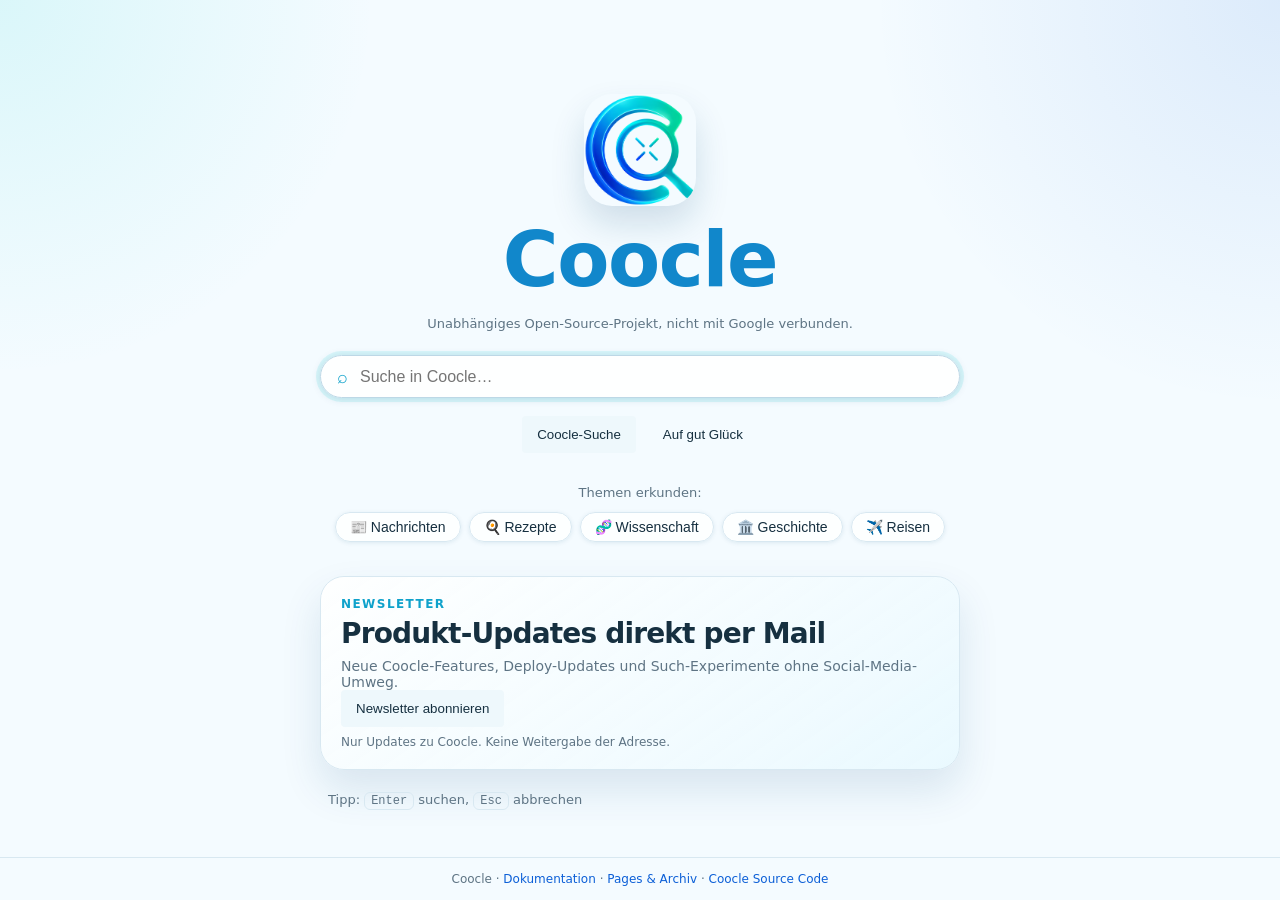
==== index.html @ 48d2a1d3 "Add newsletter subscription modal and Admin-Token documentation - Replace inline newsletter form wit" ====
<!doctype html>
<html lang="de">

<head>
  <meta charset="UTF-8" />
  <meta name="viewport" content="width=device-width, initial-scale=1" />
  <link rel="icon" type="image/png" href="coocle_logo.png" />
  <title>Coocle</title>
  <meta name="color-scheme" content="light dark" />
  <link rel="stylesheet" href="./styles.css" />
</head>

<body>
  <div class="shell">
    <header id="topbar" class="topbar" hidden>
      <a class="topbarBrand" href="#" aria-label="Coocle Startseite">
        <img class="topbarLogo" src="coocle_logo.png" alt="" />
        <span class="topbarTitle">Coocle</span>
      </a>

      <form id="searchFormTop" class="topbarSearch" autocomplete="off">
        <label class="srOnly" for="qTop">Suchbegriff</label>
        <input id="qTop" name="q" class="queryInput" type="search" placeholder="Coocle-Suche…" minlength="1" />
        <button id="searchBtnTop" class="iconBtn" type="submit" aria-label="Suchen">⌕</button>
      </form>

      <button id="settingsBtn" class="iconBtn" type="button" aria-label="Einstellungen">⚙</button>
    </header>

    <main class="main" aria-label="Suche">
      <section id="home" class="home" aria-label="Startseite">
        <div class="hero">
          <div class="heroLogoWrap">
            <img class="heroLogo" src="coocle_logo.png" alt="Coocle Logo" />
          </div>
          <div class="heroWordmark" aria-label="Coocle">Coocle</div>
          <div class="brandNote" role="note">
            Unabhängiges Open-Source-Projekt, nicht mit Google verbunden.
          </div>

          <form id="searchForm" class="homeSearch" autocomplete="off">
            <label class="srOnly" for="q">Suchbegriff</label>
            <div class="searchBox">
              <span class="searchIcon" aria-hidden="true">⌕</span>
              <input id="q" name="q" class="queryInput" type="search" placeholder="Suche in Coocle…" autofocus required
                minlength="1" aria-describedby="hint" />
              <button id="clearBtn" class="iconBtn" type="button" aria-label="Eingabe löschen" hidden>
                ×
              </button>
            </div>

            <div class="actions">
              <button id="searchBtn" class="actionBtn" type="submit">Coocle-Suche</button>
              <button id="luckyBtn" class="actionBtn secondary" type="button">Auf gut Glück</button>
            </div>
          </form>

          <div class="topics">
            <span class="topicsLabel">Themen erkunden:</span>
            <div class="topicChips">
              <button class="topicChip" data-q="Nachrichten">📰 Nachrichten</button>
              <button class="topicChip" data-q="Rezepte">🍳 Rezepte</button>
              <button class="topicChip" data-q="Wissenschaft">🧬 Wissenschaft</button>
              <button class="topicChip" data-q="Geschichte">🏛️ Geschichte</button>
              <button class="topicChip" data-q="Reisen">✈️ Reisen</button>
            </div>
          </div>

          <section class="newsletterCard" aria-labelledby="newsletterTitle">
            <div class="newsletterEyebrow">Newsletter</div>
            <h2 id="newsletterTitle" class="newsletterTitle">Produkt-Updates direkt per Mail</h2>
            <p class="newsletterIntro">
              Neue Coocle-Features, Deploy-Updates und Such-Experimente ohne Social-Media-Umweg.
            </p>
            <button id="openNewsletterBtn" class="actionBtn" type="button">Newsletter abonnieren</button>
            <p class="newsletterFineprint">Nur Updates zu Coocle. Keine Weitergabe der Adresse.</p>
          </section>

          <div class="metaRow">
            <div id="hint" class="hint">
              Tipp: <kbd>Enter</kbd> suchen, <kbd>Esc</kbd> abbrechen
            </div>
            <div id="status" class="status" aria-live="polite"></div>
          </div>
        </div>
      </section>

      <section id="results" class="results" aria-label="Ergebnisse" hidden>
        <div class="resultsMeta">
          <span id="resultCount"></span>
          <span class="dot">·</span>
          <span>API: <code id="apiLabel"></code></span>
          <span class="dot">·</span>
          <label class="liveToggle">
            <input id="liveToggle" type="checkbox" title="Automatisch aktualisieren" />
            Live
          </label>
          <span class="dot">·</span>
          <button id="summarizeBtn" class="summarizeBtn">✨ Zusammenfassen</button>
        </div>

        <div id="summaryContainer" hidden></div>

        <div id="emptyState" class="emptyState">
          <div class="emptyTitle">Keine Treffer.</div>
          <div class="emptyText">Probiere einen anderen Suchbegriff.</div>
        </div>
        <ol id="resultsList" class="resultsList" hidden></ol>
      </section>
    </main>

    <footer class="footer">
      <span>Coocle · <a href="docs.html">Dokumentation</a> · <a href="/pages">Pages & Archiv</a> · <a href="https://github.com/r4k5O/Coocle">Coocle Source
          Code</a></span>
    </footer>
  </div>

  <!-- Settings Modal -->
  <div id="settingsModal" class="modal" hidden>
    <div class="modalContent">
      <div class="modalHeader">
        <h2>Einstellungen</h2>
        <button id="closeSettings" class="closeBtn">&times;</button>
      </div>
      <div class="modalBody">
        <section class="settingsSection">
          <h3>KI-Zusammenfassung</h3>
          <div id="creditStatus" class="creditStatus">Lade Guthaben...</div>

          <div class="settingItem">
            <label class="switchLabel">
              <input type="checkbox" id="useCustomKey" />
              <span>Eigenen Ollama-Key nutzen</span>
            </label>
          </div>

          <div id="customKeyFields" hidden>
            <div class="formGroup">
              <label for="ollamaKey">Ollama.com API Key</label>
              <input type="password" id="ollamaKey" placeholder="ollama_..." />
            </div>
            <div class="formGroup">
              <label for="ollamaHost">Ollama Host</label>
              <input type="text" id="ollamaHost" value="https://ollama.com/api" />
            </div>
          </div>
        </section>
      </div>
      <div class="modalFooter">
        <button id="saveSettings" class="actionBtn">Speichern</button>
      </div>
    </div>
  </div>

  <!-- Newsletter Modal -->
  <div id="newsletterModal" class="modal" hidden>
    <div class="modalContent">
      <div class="modalHeader">
        <h2>Newsletter abonnieren</h2>
        <button id="closeNewsletter" class="closeBtn">&times;</button>
      </div>
      <div class="modalBody">
        <section class="settingsSection">
          <h3>Produkt-Updates direkt per Mail</h3>
          <p class="newsletterIntro">
            Neue Coocle-Features, Deploy-Updates und Such-Experimente ohne Social-Media-Umweg.
          </p>
          <form id="newsletterForm" class="newsletterForm" autocomplete="on">
            <div class="formGroup">
              <label for="newsletterName">Name (optional)</label>
              <input
                id="newsletterName"
                name="name"
                type="text"
                placeholder="Dein Name"
                maxlength="120"
              />
            </div>
            <div class="formGroup">
              <label for="newsletterEmail">E-Mail</label>
              <input
                id="newsletterEmail"
                name="email"
                type="email"
                placeholder="dein.name@example.com"
                required
                autocomplete="email"
              />
            </div>
          </form>
          <div id="newsletterStatus" class="newsletterStatus" aria-live="polite"></div>
          <p class="newsletterFineprint">Nur Updates zu Coocle. Keine Weitergabe der Adresse.</p>
        </section>
      </div>
      <div class="modalFooter">
        <button id="subscribeBtn" class="actionBtn">Abonnieren</button>
      </div>
    </div>
  </div>

  <script src="./app.js" defer></script>
</body>

</html>
---- styles.css ----
:root {
  --bg: #f4fbff;
  --text: #163040;
  --muted: #5e7484;
  --border: #d8e8f1;
  --border-2: #bdd8e6;
  --shadow: 0 1px 8px rgba(14, 76, 120, 0.18);
  --shadow-soft: 0 1px 4px rgba(14, 76, 120, 0.1);
  --link: #0c5fd7;
  --visited: #5a41a4;
  --danger: #c33a32;
  --ok: #18755a;
  --max: 920px;
  --mono: ui-monospace, SFMono-Regular, Menlo, Monaco, Consolas, "Liberation Mono",
    "Courier New", monospace;
  --sans: ui-sans-serif, system-ui, -apple-system, Segoe UI, Roboto, Ubuntu, Cantarell,
    Noto Sans, Helvetica, Arial, "Apple Color Emoji", "Segoe UI Emoji";
}

@media (prefers-color-scheme: dark) {
  :root {
    --bg: #081722;
    --text: #e6f8ff;
    --muted: #8ca9ba;
    --border: #173546;
    --border-2: #23536b;
    --shadow: 0 1px 8px rgba(0, 0, 0, 0.42);
    --shadow-soft: 0 1px 4px rgba(0, 0, 0, 0.26);
    --link: #69b7ff;
    --visited: #b59cff;
  }
}

* {
  box-sizing: border-box;
}

html,
body {
  height: 100%;
}

body {
  margin: 0;
  font-family: var(--sans);
  color: var(--text);
  background:
    radial-gradient(circle at top left, rgba(30, 214, 211, 0.12), transparent 24%),
    radial-gradient(circle at top right, rgba(12, 95, 215, 0.1), transparent 26%),
    var(--bg);
}

.shell {
  min-height: 100%;
  display: flex;
  flex-direction: column;
}

.topbar {
  position: sticky;
  top: 0;
  z-index: 10;
  background: rgba(244, 251, 255, 0.92);
  border-bottom: 1px solid var(--border);
  padding: 10px 16px;
  display: flex;
  align-items: center;
  flex-wrap: wrap;
  gap: 14px;
  backdrop-filter: blur(10px);
  opacity: 0;
  transform: translateY(-18px);
  pointer-events: none;
  transition:
    opacity 0.36s cubic-bezier(0.22, 1, 0.36, 1),
    transform 0.48s cubic-bezier(0.22, 1, 0.36, 1);
}

@media (prefers-color-scheme: dark) {
  .topbar {
    background: rgba(8, 23, 34, 0.92);
  }
}

.topbarBrand {
  text-decoration: none;
  display: inline-flex;
  align-items: center;
  gap: 10px;
  color: var(--text);
}

.topbarLogo {
  width: 32px;
  height: 32px;
  border-radius: 10px;
  box-shadow: var(--shadow-soft);
}

.topbarTitle {
  font-weight: 700;
  letter-spacing: -0.02em;
}

.topbarSearch {
  flex: 1;
  display: flex;
  align-items: center;
  gap: 8px;
  max-width: 760px;
  min-width: 0;
}

body.is-results-mode .topbar {
  opacity: 1;
  transform: translateY(0);
  pointer-events: auto;
}

.main {
  flex: 1;
  width: min(var(--max), calc(100% - 32px));
  margin: 0 auto;
}

.home {
  min-height: calc(100vh - 112px);
  display: grid;
  place-items: center;
  padding: 24px 0 8px;
}

.hero {
  width: min(640px, 100%);
  padding: 8px 0 24px;
}

.hero,
.homeSearch,
.heroLogoWrap,
.heroWordmark,
.brandNote,
.actions,
.topics,
.metaRow,
.results {
  transition:
    transform 0.56s cubic-bezier(0.22, 1, 0.36, 1),
    opacity 0.38s ease,
    filter 0.38s ease;
  will-change: transform, opacity;
}

.heroLogoWrap {
  display: flex;
  justify-content: center;
  margin-bottom: 16px;
}

.heroLogo {
  width: 112px;
  height: 112px;
  border-radius: 28px;
  box-shadow: 0 18px 34px rgba(14, 76, 120, 0.16);
}

.heroWordmark {
  font-weight: 800;
  letter-spacing: -1.4px;
  user-select: none;
  line-height: 1;
  white-space: nowrap;
  font-size: 76px;
  text-align: center;
  margin: 0 0 18px;
  color: #1187cb;
}

.brandNote {
  margin: 0 auto 24px;
  max-width: 520px;
  text-align: center;
  color: var(--muted);
  font-size: 13px;
}

.searchBox {
  position: relative;
  display: flex;
  align-items: center;
  gap: 10px;
  border: 1px solid var(--border);
  border-radius: 999px;
  padding: 10px 14px;
  background: rgba(255, 255, 255, 0.86);
  box-shadow: var(--shadow-soft);
  min-width: 0;
}

@media (prefers-color-scheme: dark) {
  .searchBox {
    background: rgba(17, 35, 49, 0.92);
  }
}

.searchBox:focus-within {
  box-shadow: 0 0 0 4px rgba(30, 214, 211, 0.12), var(--shadow);
  border-color: var(--border-2);
}

.searchIcon {
  color: #0fa2cb;
  font-size: 18px;
  padding-left: 2px;
}

.queryInput {
  width: 100%;
  min-width: 0;
  border: 0;
  background: transparent;
  color: var(--text);
  outline: none;
  font-size: 16px;
}

.actions {
  display: flex;
  justify-content: center;
  gap: 12px;
  margin-top: 18px;
}

.topics {
  margin-top: 32px;
  display: flex;
  flex-direction: column;
  align-items: center;
  gap: 12px;
}

.topicsLabel {
  font-size: 13px;
  color: var(--muted);
}

.topicChips {
  display: flex;
  flex-wrap: wrap;
  justify-content: center;
  gap: 8px;
}

.newsletterCard {
  margin-top: 34px;
  padding: 20px;
  border: 1px solid var(--border);
  border-radius: 24px;
  background:
    linear-gradient(145deg, rgba(255, 255, 255, 0.92), rgba(232, 248, 255, 0.82));
  box-shadow: 0 20px 40px rgba(14, 76, 120, 0.12);
}

@media (prefers-color-scheme: dark) {
  .newsletterCard {
    background:
      linear-gradient(145deg, rgba(16, 32, 44, 0.96), rgba(11, 24, 35, 0.92));
  }
}

.newsletterEyebrow {
  font-size: 12px;
  font-weight: 700;
  letter-spacing: 0.12em;
  text-transform: uppercase;
  color: #0fa2cb;
}

.newsletterTitle {
  margin: 8px 0 8px;
  font-size: 28px;
  line-height: 1.1;
  letter-spacing: -0.03em;
}

.newsletterIntro,
.newsletterFineprint {
  margin: 0;
  color: var(--muted);
}

.newsletterIntro {
  font-size: 14px;
}

.newsletterForm {
  display: grid;
  grid-template-columns: 1fr 1.2fr auto;
  gap: 10px;
  margin-top: 16px;
}

.newsletterInput {
  width: 100%;
  min-width: 0;
  border: 1px solid var(--border);
  border-radius: 16px;
  padding: 12px 14px;
  background: rgba(255, 255, 255, 0.78);
  color: var(--text);
  outline: none;
  font-size: 15px;
}

@media (prefers-color-scheme: dark) {
  .newsletterInput {
    background: rgba(17, 35, 49, 0.92);
  }
}

.newsletterInput:focus {
  border-color: var(--border-2);
  box-shadow: 0 0 0 4px rgba(30, 214, 211, 0.12);
}

.newsletterStatus {
  min-height: 20px;
  margin-top: 10px;
  font-size: 13px;
  color: var(--muted);
}

.newsletterStatus.is-ok {
  color: var(--ok);
}

.newsletterStatus.is-error {
  color: var(--danger);
}

.newsletterFineprint {
  margin-top: 8px;
  font-size: 12px;
}

.topicChip {
  padding: 6px 14px;
  border-radius: 999px;
  border: 1px solid var(--border);
  background: rgba(255, 255, 255, 0.82);
  color: var(--text);
  font-size: 14px;
  cursor: pointer;
  transition: all 0.2s;
  box-shadow: var(--shadow-soft);
}

@media (prefers-color-scheme: dark) {
  .topicChip {
    background: rgba(17, 35, 49, 0.92);
  }
}

.topicChip:hover {
  border-color: var(--border-2);
  box-shadow: var(--shadow);
  transform: translateY(-1px);
}

.topicChip:active {
  transform: translateY(0);
}

.actionBtn {
  padding: 10px 14px;
  border-radius: 4px;
  border: 1px solid transparent;
  background: #eef8fc;
  color: var(--text);
  font-weight: 500;
  cursor: pointer;
}

@media (prefers-color-scheme: dark) {
  .actionBtn {
    background: #143245;
    color: var(--text);
  }
}

.actionBtn:hover {
  border-color: var(--border);
  box-shadow: var(--shadow-soft);
}

.actionBtn.secondary {
  background: transparent;
  border-color: transparent;
}

.actionBtn.secondary:hover {
  border-color: var(--border);
}

.iconBtn {
  border: 1px solid transparent;
  background: transparent;
  color: var(--muted);
  font-size: 22px;
  line-height: 1;
  width: 36px;
  height: 36px;
  border-radius: 999px;
  cursor: pointer;
}

.iconBtn:hover {
  background: rgba(16, 135, 203, 0.1);
}

.iconBtn:disabled {
  opacity: 0.55;
  cursor: not-allowed;
}

.metaRow {
  display: flex;
  align-items: baseline;
  justify-content: space-between;
  gap: 12px;
  margin-top: 16px;
  padding: 0 8px;
}

.hint {
  font-size: 13px;
  color: var(--muted);
}

.status {
  font-size: 13px;
  color: var(--muted);
  font-family: var(--mono);
  text-align: right;
  min-height: 18px;
}

.results {
  padding: 14px 0 36px;
  opacity: 0;
  transform: translateY(42px);
  scroll-margin-top: 88px;
}

body.is-results-mode .results {
  opacity: 1;
  transform: translateY(0);
}

body.is-results-transition .hero {
  transform: translateY(-60px);
}

body.is-results-transition .homeSearch {
  transform: translateY(-108px) scale(0.985);
}

body.is-results-transition .heroLogoWrap,
body.is-results-transition .heroWordmark,
body.is-results-transition .brandNote,
body.is-results-transition .actions,
body.is-results-transition .topics,
body.is-results-transition .metaRow {
  opacity: 0;
  transform: translateY(-28px);
  filter: blur(6px);
}

body.is-results-transition .homeSearch .searchBox {
  box-shadow: 0 16px 36px rgba(14, 76, 120, 0.18);
}

.resultsMeta {
  display: flex;
  align-items: center;
  flex-wrap: wrap;
  gap: 10px;
  color: var(--muted);
  font-size: 13px;
  padding: 10px 6px 14px;
}

.resultsMeta code {
  font-family: var(--mono);
  overflow-wrap: anywhere;
}

.liveToggle {
  display: inline-flex;
  align-items: center;
  gap: 6px;
  user-select: none;
}

.liveToggle input {
  width: 14px;
  height: 14px;
}

.dot {
  opacity: 0.7;
}

.emptyState {
  padding: 12px 6px 18px;
}

.emptyTitle {
  font-weight: 600;
}

.emptyText {
  margin-top: 6px;
  color: var(--muted);
}

.resultsList {
  list-style: none;
  padding: 0 6px;
  margin: 0;
  display: grid;
  gap: 18px;
}

.result {
  padding: 0;
}

.resultTopRow {
  font-size: 13px;
  color: var(--muted);
  margin-bottom: 4px;
  overflow: hidden;
  text-overflow: ellipsis;
  white-space: nowrap;
  display: flex;
  align-items: center;
  gap: 8px;
}

.resultLang {
  font-size: 11px;
  font-weight: 600;
  padding: 1px 6px;
  background: rgba(16, 135, 203, 0.1);
  border-radius: 4px;
  color: var(--muted);
  text-transform: uppercase;
  letter-spacing: 0.5px;
}

@media (prefers-color-scheme: dark) {
  .resultLang {
    background: rgba(105, 183, 255, 0.14);
  }
}

.resultTitle {
  font-size: 18px;
  font-weight: 400;
  color: var(--link);
  text-decoration: none;
  display: inline-block;
}

.resultTitle:visited {
  color: var(--visited);
}

.resultTitle:focus,
.resultTitle:hover {
  text-decoration: underline;
}

.resultSnippet {
  margin-top: 6px;
  color: var(--text);
  line-height: 1.55;
  font-size: 14px;
}

mark {
  background: rgba(30, 214, 211, 0.24);
  color: inherit;
  padding: 0 2px;
  border-radius: 3px;
}

kbd {
  font-family: var(--mono);
  font-size: 12px;
  padding: 1px 6px;
  border-radius: 6px;
  border: 1px solid var(--border);
  background: transparent;
}

.footer {
  border-top: 1px solid var(--border);
  padding: 14px 16px;
  color: var(--muted);
  font-size: 12px;
  text-align: center;
}

.footer a {
  color: var(--link);
  text-decoration: none;
}

.footer a:hover,
.footer a:focus {
  text-decoration: underline;
}

.srOnly {
  position: absolute;
  width: 1px;
  height: 1px;
  padding: 0;
  margin: -1px;
  overflow: hidden;
  clip: rect(0, 0, 0, 0);
  border: 0;
}

.summarizeBtn {
  background: transparent;
  border: 1px solid var(--border);
  border-radius: 4px;
  padding: 4px 10px;
  font-size: 13px;
  color: var(--muted);
  cursor: pointer;
  display: inline-flex;
  align-items: center;
  gap: 6px;
  transition: all 0.2s;
}

.summarizeBtn:hover {
  background: var(--shadow-soft);
  border-color: var(--border-2);
  color: var(--text);
}

.summarizeBtn:disabled {
  opacity: 0.5;
  cursor: not-allowed;
}

.summaryCard {
  background: rgba(255, 255, 255, 0.82);
  border: 1px solid var(--border);
  border-radius: 8px;
  padding: 16px;
  margin: 12px 6px 24px;
  box-shadow: var(--shadow-soft);
}

@media (prefers-color-scheme: dark) {
  .summaryCard {
    background: rgba(17, 35, 49, 0.9);
  }
}

.summaryTitle {
  font-weight: 600;
  margin-bottom: 8px;
  color: var(--muted);
  font-size: 14px;
  display: flex;
  align-items: center;
  gap: 8px;
}

.summaryText {
  line-height: 1.6;
  font-size: 15px;
}

.summaryText p {
  margin: 0 0 12px;
}

.summaryText p:last-child {
  margin-bottom: 0;
}

.summaryText ul,
.summaryText ol {
  margin: 0 0 12px 20px;
  padding: 0;
}

.summaryText li + li {
  margin-top: 6px;
}

.summaryText a {
  color: var(--link);
}

.summaryText strong {
  font-weight: 700;
}

.summaryText code {
  font-family: var(--mono);
  font-size: 0.95em;
  padding: 1px 5px;
  border-radius: 4px;
  background: rgba(16, 135, 203, 0.1);
}

.summaryHeading {
  font-weight: 700;
  color: var(--text);
}

.summaryLoading {
  display: inline-block;
  width: 12px;
  height: 12px;
  border: 2px solid var(--muted);
  border-top-color: transparent;
  border-radius: 50%;
  animation: spin 0.8s linear infinite;
}

@keyframes spin {
  to { transform: rotate(360deg); }
}

@media (prefers-reduced-motion: reduce) {
  .topbar,
  .hero,
  .homeSearch,
  .heroLogoWrap,
  .heroWordmark,
  .brandNote,
  .actions,
  .topics,
  .metaRow,
  .results {
    transition: none;
  }
}

@media (max-width: 560px) {
  .main {
    width: min(var(--max), calc(100% - 20px));
  }

  .topbar {
    gap: 10px;
    padding: 10px 12px;
  }

  .topbarBrand {
    order: 1;
  }

  .topbar > .iconBtn {
    order: 2;
    margin-left: auto;
  }

  .topbarSearch {
    order: 3;
    flex: 1 1 100%;
    width: 100%;
  }

  .heroLogo {
    width: 92px;
    height: 92px;
  }

  .heroWordmark {
    font-size: 62px;
    margin: 0 0 14px;
  }

  .hero {
    width: 100%;
  }

  .actions {
    flex-direction: column;
    gap: 10px;
  }

  .newsletterForm {
    grid-template-columns: 1fr;
  }

  .actionBtn {
    width: 100%;
  }

  .topics {
    align-items: stretch;
  }

  .topicChips {
    justify-content: flex-start;
  }

  .metaRow {
    flex-direction: column;
    align-items: flex-start;
  }

  .status {
    text-align: left;
  }

  .resultsMeta {
    align-items: flex-start;
    gap: 8px;
  }

  .dot {
    display: none;
  }

  .topbarSearch {
    max-width: none;
  }

  .modalContent {
    width: min(100%, calc(100% - 16px));
  }

  .modalHeader,
  .modalBody,
  .modalFooter {
    padding-left: 16px;
    padding-right: 16px;
  }
}

.modal {
  position: fixed;
  top: 0;
  left: 0;
  width: 100%;
  height: 100%;
  background: rgba(4, 20, 32, 0.5);
  display: flex;
  justify-content: center;
  align-items: center;
  z-index: 100;
  backdrop-filter: blur(2px);
}

.modal[hidden] {
  display: none !important;
}

.modalContent {
  background: var(--bg);
  border-radius: 12px;
  width: min(500px, 90%);
  max-height: 90vh;
  box-shadow: 0 10px 40px rgba(0, 0, 0, 0.3);
  display: flex;
  flex-direction: column;
}

.modalHeader {
  padding: 16px 20px;
  border-bottom: 1px solid var(--border);
  display: flex;
  justify-content: space-between;
  align-items: center;
}

.modalHeader h2 {
  margin: 0;
  font-size: 18px;
}

.modalBody {
  padding: 20px;
  overflow-y: auto;
}

.modalFooter {
  padding: 16px 20px;
  border-top: 1px solid var(--border);
  display: flex;
  justify-content: flex-end;
}

.closeBtn {
  background: transparent;
  border: none;
  font-size: 24px;
  color: var(--muted);
  cursor: pointer;
}

.settingsSection {
  margin-bottom: 24px;
}

.settingsSection h3 {
  margin: 0 0 12px 0;
  font-size: 14px;
  text-transform: uppercase;
  color: var(--muted);
  letter-spacing: 0.5px;
}

.creditStatus {
  background: rgba(16, 135, 203, 0.06);
  padding: 12px;
  border-radius: 8px;
  font-size: 14px;
  font-weight: 500;
  margin-bottom: 20px;
  text-align: center;
}

.settingItem {
  margin-bottom: 16px;
}

.switchLabel {
  display: flex;
  align-items: center;
  gap: 12px;
  cursor: pointer;
  font-size: 15px;
}

.formGroup {
  margin-top: 16px;
  display: flex;
  flex-direction: column;
  gap: 6px;
}

.formGroup label {
  font-size: 13px;
  font-weight: 600;
  color: var(--muted);
}

.formGroup input {
  padding: 10px 12px;
  border: 1px solid var(--border);
  border-radius: 6px;
  background: var(--bg);
  color: var(--text);
  font-size: 14px;
  outline: none;
}

.formGroup input:focus {
  border-color: var(--link);
}

.summaryCard.error {
  border-color: var(--danger);
  background: rgba(195, 58, 50, 0.04);
}

.summaryCard.error .summaryTitle {
  color: var(--danger);
}
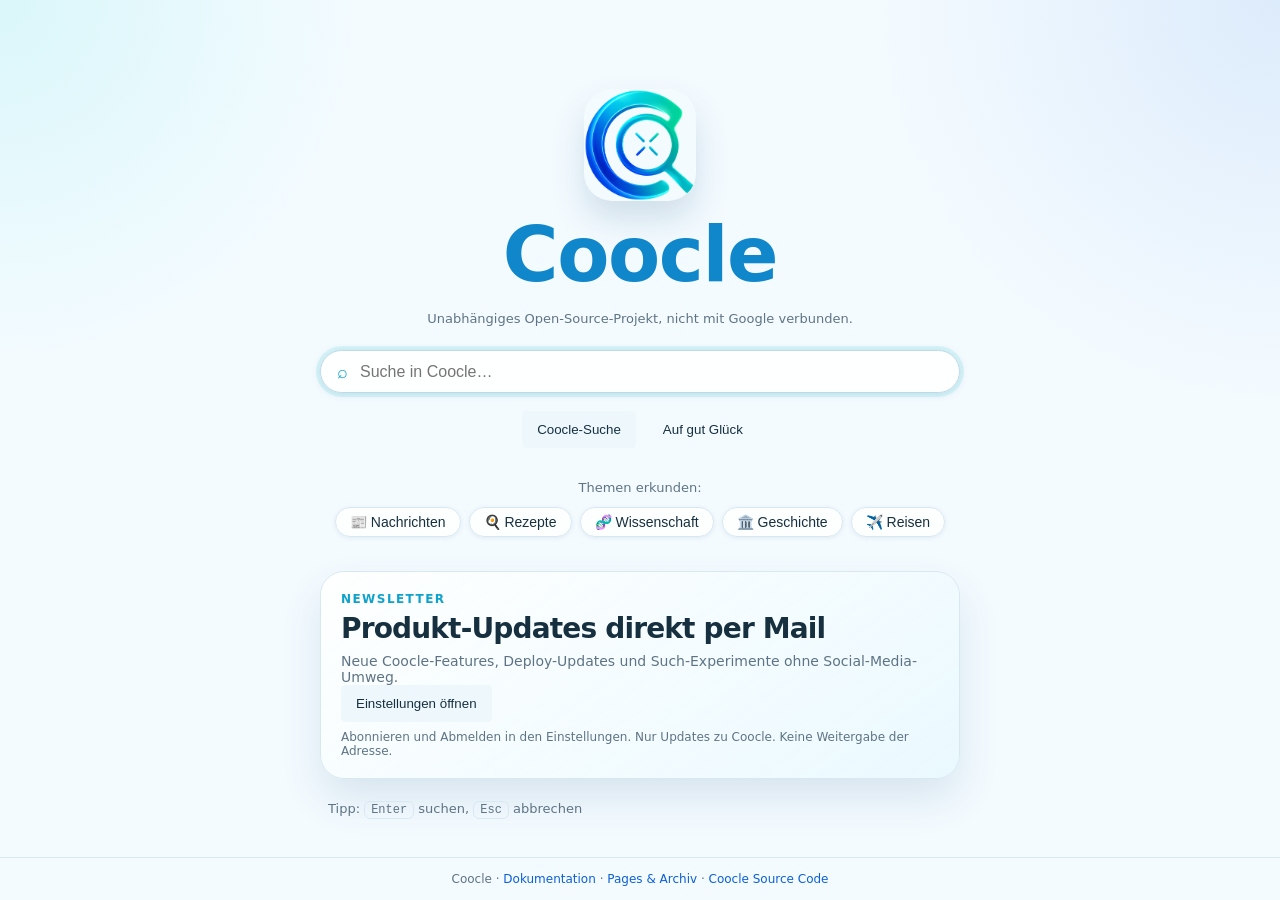
==== commit 81f88498: "Move newsletter subscription to settings modal - Restore original settings modal with localStorage f" ====
--- a/index.html
+++ b/index.html
@@ -72,8 +72,8 @@
             <p class="newsletterIntro">
               Neue Coocle-Features, Deploy-Updates und Such-Experimente ohne Social-Media-Umweg.
             </p>
-            <button id="openNewsletterBtn" class="actionBtn" type="button">Newsletter abonnieren</button>
-            <p class="newsletterFineprint">Nur Updates zu Coocle. Keine Weitergabe der Adresse.</p>
+            <button id="openSettingsForNewsletter" class="actionBtn" type="button">Einstellungen öffnen</button>
+            <p class="newsletterFineprint">Abonnieren und Abmelden in den Einstellungen. Nur Updates zu Coocle. Keine Weitergabe der Adresse.</p>
           </section>
 
           <div class="metaRow">
@@ -145,25 +145,11 @@
             </div>
           </div>
         </section>
-      </div>
-      <div class="modalFooter">
-        <button id="saveSettings" class="actionBtn">Speichern</button>
-      </div>
-    </div>
-  </div>
 
-  <!-- Newsletter Modal -->
-  <div id="newsletterModal" class="modal" hidden>
-    <div class="modalContent">
-      <div class="modalHeader">
-        <h2>Newsletter abonnieren</h2>
-        <button id="closeNewsletter" class="closeBtn">&times;</button>
-      </div>
-      <div class="modalBody">
         <section class="settingsSection">
-          <h3>Produkt-Updates direkt per Mail</h3>
+          <h3>Newsletter</h3>
           <p class="newsletterIntro">
-            Neue Coocle-Features, Deploy-Updates und Such-Experimente ohne Social-Media-Umweg.
+            Produkt-Updates direkt per Mail: Neue Coocle-Features, Deploy-Updates und Such-Experimente ohne Social-Media-Umweg.
           </p>
           <form id="newsletterForm" class="newsletterForm" autocomplete="on">
             <div class="formGroup">
@@ -183,7 +169,6 @@
                 name="email"
                 type="email"
                 placeholder="dein.name@example.com"
-                required
                 autocomplete="email"
               />
             </div>
@@ -193,7 +178,7 @@
         </section>
       </div>
       <div class="modalFooter">
-        <button id="subscribeBtn" class="actionBtn">Abonnieren</button>
+        <button id="saveSettings" class="actionBtn">Speichern</button>
       </div>
     </div>
   </div>
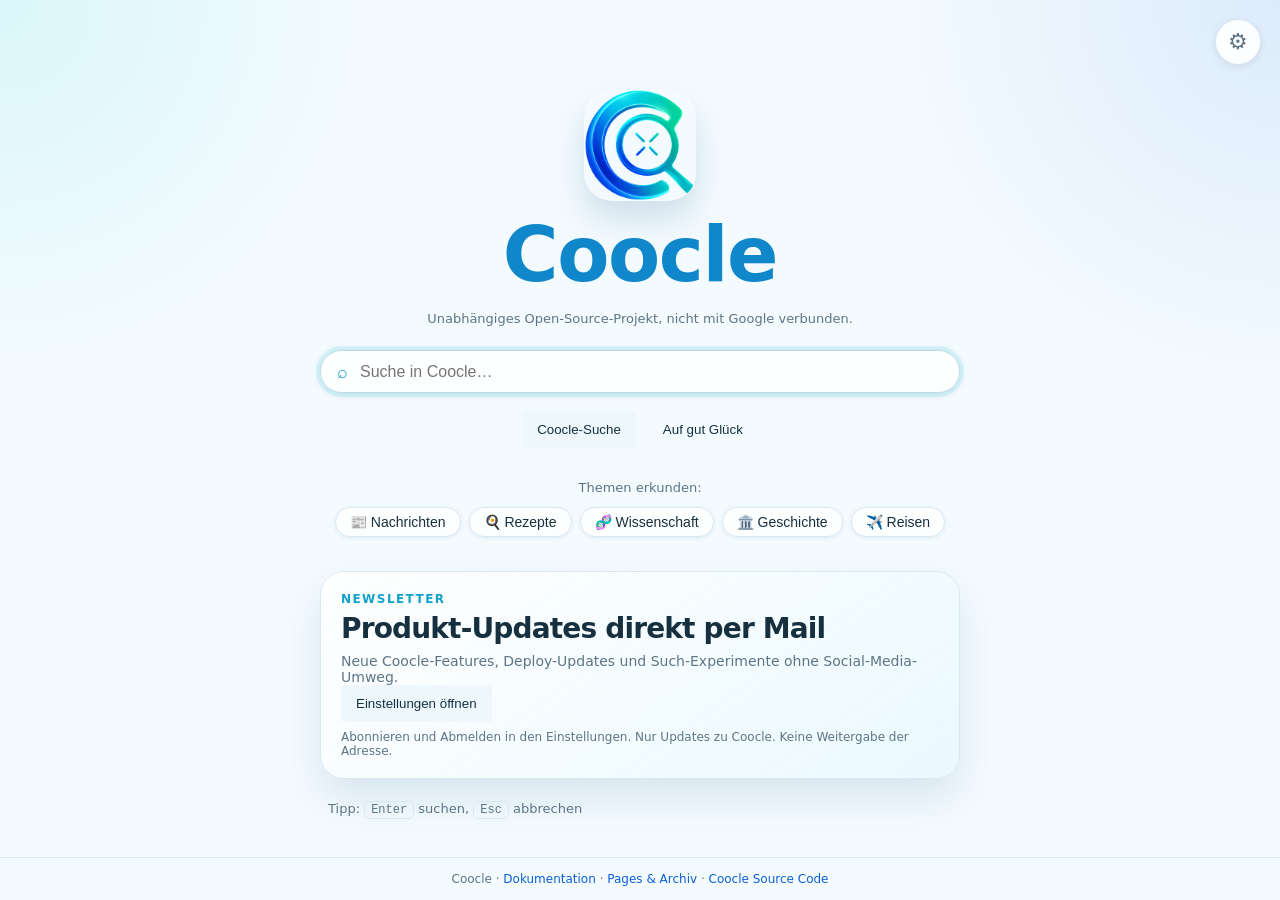
==== commit 876280c4: "Move settings button to top right corner - Move settings button out of topbar to fixed position - Ad" ====
--- a/index.html
+++ b/index.html
@@ -12,6 +12,8 @@
 
 <body>
   <div class="shell">
+    <button id="settingsBtn" class="settingsBtnFixed" type="button" aria-label="Einstellungen">⚙</button>
+
     <header id="topbar" class="topbar" hidden>
       <a class="topbarBrand" href="#" aria-label="Coocle Startseite">
         <img class="topbarLogo" src="coocle_logo.png" alt="" />
@@ -23,8 +25,6 @@
         <input id="qTop" name="q" class="queryInput" type="search" placeholder="Coocle-Suche…" minlength="1" />
         <button id="searchBtnTop" class="iconBtn" type="submit" aria-label="Suchen">⌕</button>
       </form>
-
-      <button id="settingsBtn" class="iconBtn" type="button" aria-label="Einstellungen">⚙</button>
     </header>
 
     <main class="main" aria-label="Suche">
--- a/styles.css
+++ b/styles.css
@@ -423,6 +423,29 @@
   cursor: not-allowed;
 }
 
+.settingsBtnFixed {
+  position: fixed;
+  top: 20px;
+  right: 20px;
+  z-index: 1000;
+  border: 1px solid transparent;
+  background: rgba(255, 255, 255, 0.9);
+  color: var(--muted);
+  font-size: 22px;
+  line-height: 1;
+  width: 44px;
+  height: 44px;
+  border-radius: 999px;
+  cursor: pointer;
+  box-shadow: 0 2px 8px rgba(0, 0, 0, 0.1);
+  backdrop-filter: blur(10px);
+}
+
+.settingsBtnFixed:hover {
+  background: rgba(16, 135, 203, 0.1);
+  box-shadow: 0 4px 12px rgba(0, 0, 0, 0.15);
+}
+
 .metaRow {
   display: flex;
   align-items: baseline;
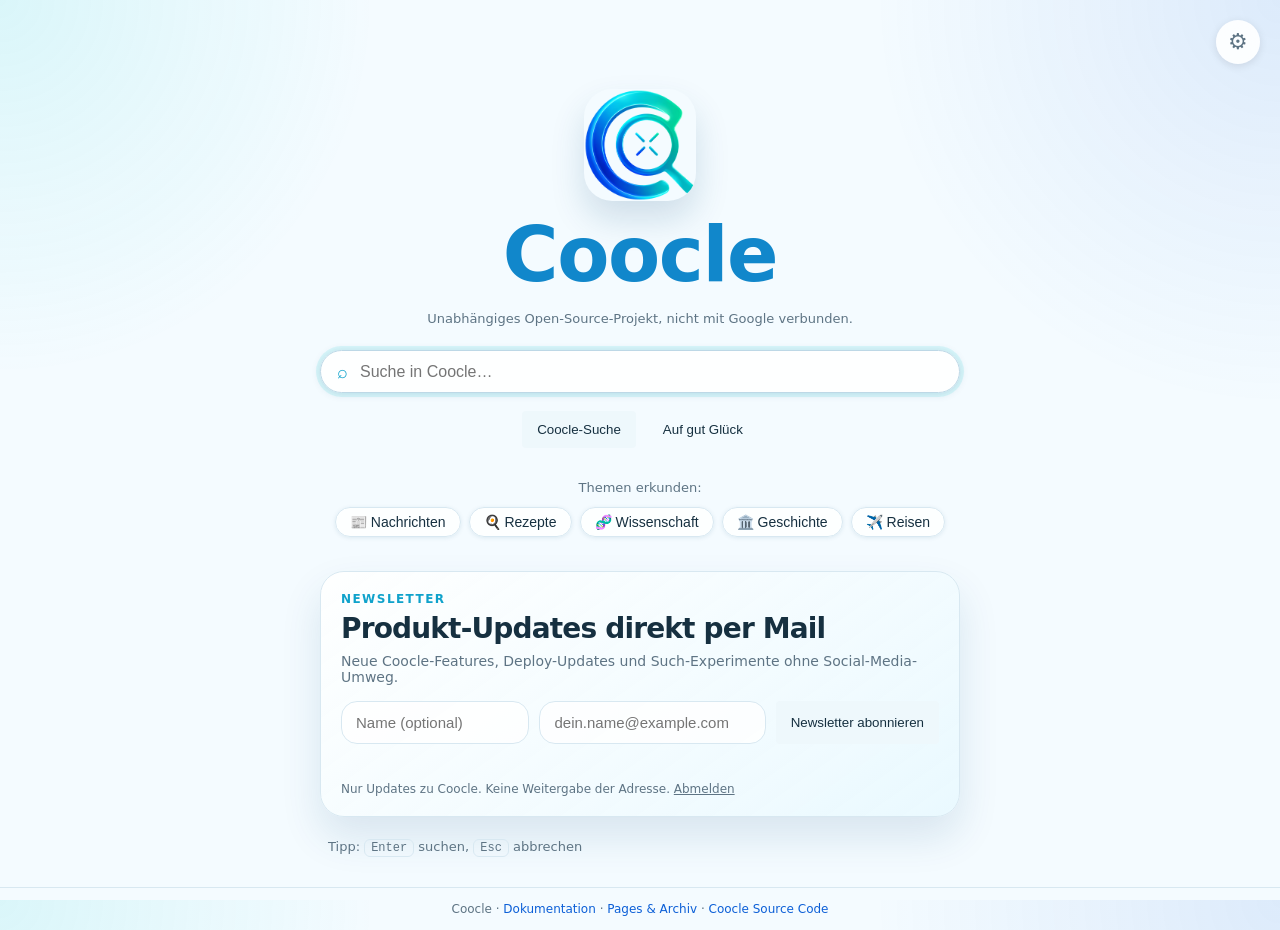
==== commit efe61926: "Remove newsletter from settings modal and restore inline form - Remove newsletter section from setti" ====
--- a/index.html
+++ b/index.html
@@ -72,8 +72,30 @@
             <p class="newsletterIntro">
               Neue Coocle-Features, Deploy-Updates und Such-Experimente ohne Social-Media-Umweg.
             </p>
-            <button id="openSettingsForNewsletter" class="actionBtn" type="button">Einstellungen öffnen</button>
-            <p class="newsletterFineprint">Abonnieren und Abmelden in den Einstellungen. Nur Updates zu Coocle. Keine Weitergabe der Adresse.</p>
+            <form id="newsletterForm" class="newsletterForm" autocomplete="on">
+              <label class="srOnly" for="newsletterName">Name</label>
+              <input
+                id="newsletterName"
+                class="newsletterInput"
+                name="name"
+                type="text"
+                placeholder="Name (optional)"
+                maxlength="120"
+              />
+              <label class="srOnly" for="newsletterEmail">E-Mail</label>
+              <input
+                id="newsletterEmail"
+                class="newsletterInput"
+                name="email"
+                type="email"
+                placeholder="dein.name@example.com"
+                required
+                autocomplete="email"
+              />
+              <button id="newsletterBtn" class="actionBtn" type="submit">Newsletter abonnieren</button>
+            </form>
+            <div id="newsletterStatus" class="newsletterStatus" aria-live="polite"></div>
+            <p class="newsletterFineprint">Nur Updates zu Coocle. Keine Weitergabe der Adresse. <a href="unsubscribe.html" style="color: inherit; text-decoration: underline;">Abmelden</a></p>
           </section>
 
           <div class="metaRow">
@@ -145,37 +167,6 @@
             </div>
           </div>
         </section>
-
-        <section class="settingsSection">
-          <h3>Newsletter</h3>
-          <p class="newsletterIntro">
-            Produkt-Updates direkt per Mail: Neue Coocle-Features, Deploy-Updates und Such-Experimente ohne Social-Media-Umweg.
-          </p>
-          <form id="newsletterForm" class="newsletterForm" autocomplete="on">
-            <div class="formGroup">
-              <label for="newsletterName">Name (optional)</label>
-              <input
-                id="newsletterName"
-                name="name"
-                type="text"
-                placeholder="Dein Name"
-                maxlength="120"
-              />
-            </div>
-            <div class="formGroup">
-              <label for="newsletterEmail">E-Mail</label>
-              <input
-                id="newsletterEmail"
-                name="email"
-                type="email"
-                placeholder="dein.name@example.com"
-                autocomplete="email"
-              />
-            </div>
-          </form>
-          <div id="newsletterStatus" class="newsletterStatus" aria-live="polite"></div>
-          <p class="newsletterFineprint">Nur Updates zu Coocle. Keine Weitergabe der Adresse.</p>
-        </section>
       </div>
       <div class="modalFooter">
         <button id="saveSettings" class="actionBtn">Speichern</button>
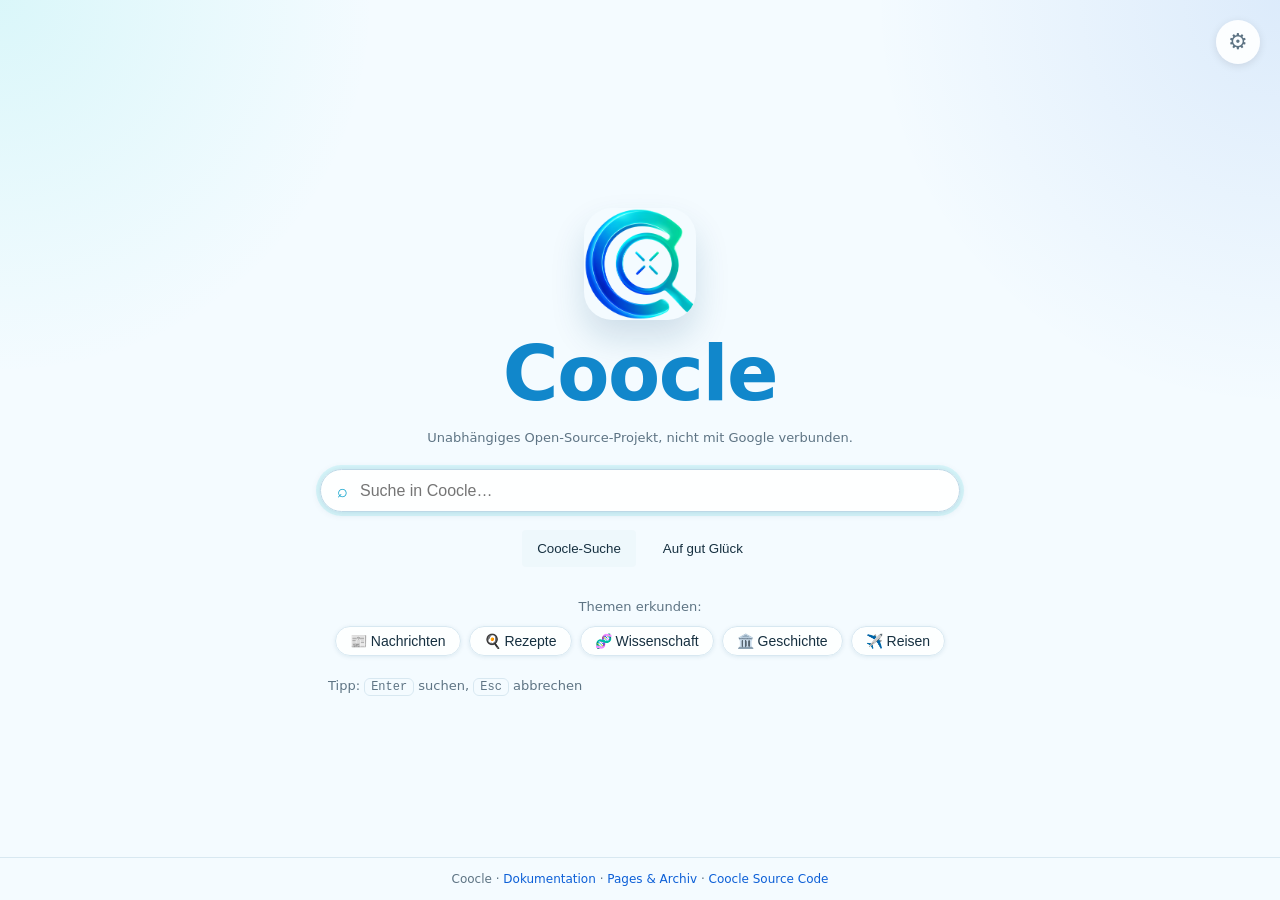
==== commit 5610525d: "Move newsletter card to settings modal - Remove entire newsletter card from homepage - Add newslette" ====
--- a/index.html
+++ b/index.html
@@ -65,38 +65,6 @@
               <button class="topicChip" data-q="Reisen">✈️ Reisen</button>
             </div>
           </div>
-
-          <section class="newsletterCard" aria-labelledby="newsletterTitle">
-            <div class="newsletterEyebrow">Newsletter</div>
-            <h2 id="newsletterTitle" class="newsletterTitle">Produkt-Updates direkt per Mail</h2>
-            <p class="newsletterIntro">
-              Neue Coocle-Features, Deploy-Updates und Such-Experimente ohne Social-Media-Umweg.
-            </p>
-            <form id="newsletterForm" class="newsletterForm" autocomplete="on">
-              <label class="srOnly" for="newsletterName">Name</label>
-              <input
-                id="newsletterName"
-                class="newsletterInput"
-                name="name"
-                type="text"
-                placeholder="Name (optional)"
-                maxlength="120"
-              />
-              <label class="srOnly" for="newsletterEmail">E-Mail</label>
-              <input
-                id="newsletterEmail"
-                class="newsletterInput"
-                name="email"
-                type="email"
-                placeholder="dein.name@example.com"
-                required
-                autocomplete="email"
-              />
-              <button id="newsletterBtn" class="actionBtn" type="submit">Newsletter abonnieren</button>
-            </form>
-            <div id="newsletterStatus" class="newsletterStatus" aria-live="polite"></div>
-            <p class="newsletterFineprint">Nur Updates zu Coocle. Keine Weitergabe der Adresse. <a href="unsubscribe.html" style="color: inherit; text-decoration: underline;">Abmelden</a></p>
-          </section>
 
           <div class="metaRow">
             <div id="hint" class="hint">
@@ -167,6 +135,38 @@
             </div>
           </div>
         </section>
+
+        <section class="settingsSection">
+          <h3>Newsletter</h3>
+          <h4>Produkt-Updates direkt per Mail</h4>
+          <p class="newsletterIntro">
+            Neue Coocle-Features, Deploy-Updates und Such-Experimente ohne Social-Media-Umweg.
+          </p>
+          <form id="newsletterForm" class="newsletterForm" autocomplete="on">
+            <div class="formGroup">
+              <label for="newsletterName">Name (optional)</label>
+              <input
+                id="newsletterName"
+                name="name"
+                type="text"
+                placeholder="Dein Name"
+                maxlength="120"
+              />
+            </div>
+            <div class="formGroup">
+              <label for="newsletterEmail">E-Mail</label>
+              <input
+                id="newsletterEmail"
+                name="email"
+                type="email"
+                placeholder="dein.name@example.com"
+                autocomplete="email"
+              />
+            </div>
+          </form>
+          <div id="newsletterStatus" class="newsletterStatus" aria-live="polite"></div>
+          <p class="newsletterFineprint">Nur Updates zu Coocle. Keine Weitergabe der Adresse. <a href="unsubscribe.html" style="color: inherit;">Abmelden</a></p>
+        </section>
       </div>
       <div class="modalFooter">
         <button id="saveSettings" class="actionBtn">Speichern</button>
